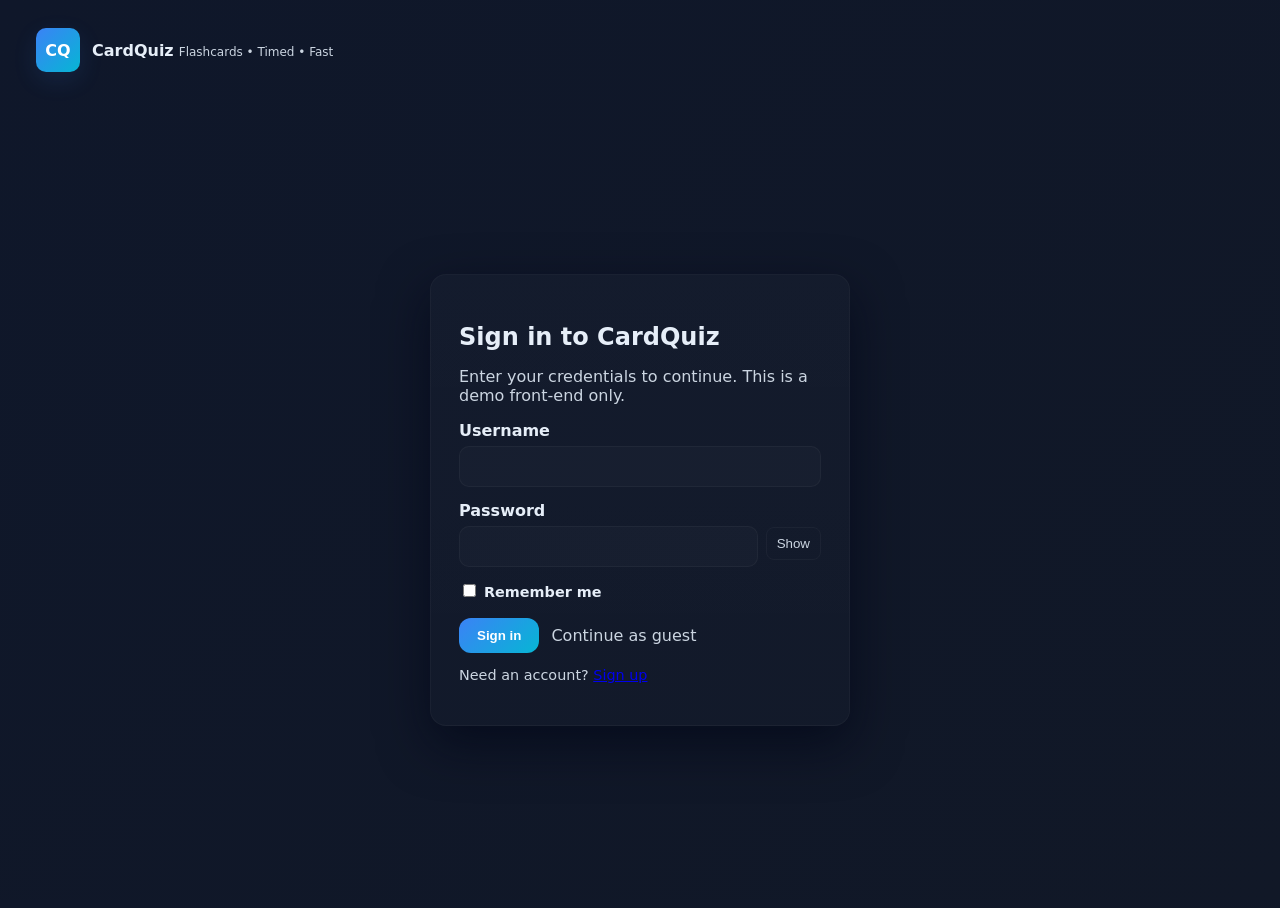
==== login.html @ 763b2cd4 "Add files via upload" ====
<!DOCTYPE html>
<html lang="en">
<head>
  <meta charset="utf-8" />
  <meta name="viewport" content="width=device-width,initial-scale=1" />
  <title>Login — CardQuiz</title>
  <link rel="stylesheet" href="login.css">
</head>
<body>
  <header class="login-header">
    <a class="brand" href="index.html">
      <div class="logo">CQ</div>
      <div class="site-title">
        <span class="main">CardQuiz</span>
        <span class="sub">Flashcards • Timed • Fast</span>
      </div>
    </a>
  </header>

  <main class="login-wrap">
    <section class="login-card" aria-labelledby="login-heading">
      <h1 id="login-heading">Sign in to CardQuiz</h1>
      <p class="muted">Enter your credentials to continue. This is a demo front-end only.</p>

      <form id="loginForm" novalidate>
        <label for="username">Username</label>
        <input id="username" name="username" type="text" autocomplete="username" required>

        <label for="password">Password</label>
        <div class="pw-row">
          <input id="password" name="password" type="password" autocomplete="current-password" required>
          <button type="button" id="togglePw" aria-label="Show password">Show</button>
        </div>

        <div class="row">
          <label class="small"><input type="checkbox" id="remember"> Remember me</label>
        </div>

        <div id="error" role="alert" aria-live="assertive" class="error" hidden></div>

        <div class="actions">
          <button type="submit" class="primary">Sign in</button>
          <a class="link" href="sample.html">Continue as guest</a>
        </div>
      </form>

      <p class="small muted">Need an account? <a href="signup.html">Sign up</a></p>
    </section>
  </main>

  <script src="login.js"></script>
</body>
</html>
---- login.css ----
:root{--bg1:#0f172a;--card:#0b1220;--accent1:#3b82f6;--accent2:#06b6d4;--muted:#cbd5e1;--radius:12px}
*{box-sizing:border-box}
html,body{height:100%}
body{font-family:Inter, ui-sans-serif, system-ui, -apple-system, "Segoe UI", Roboto, "Helvetica Neue", Arial; background:linear-gradient(135deg,var(--bg1),#111827); color:#e6eef8; -webkit-font-smoothing:antialiased; display:flex; flex-direction:column;}
.login-header{display:flex;align-items:center;padding:20px 28px}
.brand{display:flex;align-items:center;gap:12px;color:inherit;text-decoration:none}
.logo{width:44px;height:44px;border-radius:10px;display:grid;place-items:center;font-weight:900;background:linear-gradient(135deg,var(--accent1),var(--accent2));box-shadow:0 8px 24px rgba(59,130,246,0.12);color:white}
.site-title .main{font-weight:800}
.site-title .sub{font-size:12px;color:var(--muted)}

.login-wrap{flex:1;display:grid;place-items:center;padding:40px}
.login-card{width:100%;max-width:420px;background:linear-gradient(180deg, rgba(255,255,255,0.02), rgba(255,255,255,0.01));border-radius:16px;padding:28px;border:1px solid rgba(255,255,255,0.03);box-shadow:0 18px 50px rgba(2,6,23,0.65)}
.login-card h1{margin-bottom:6px}
.muted{color:var(--muted)}
.login-card label{display:block;margin-top:14px;font-weight:700}
.login-card input[type="text"], .login-card input[type="password"]{width:100%;padding:12px;border-radius:10px;border:1px solid rgba(255,255,255,0.04);background:rgba(255,255,255,0.02);color:inherit;margin-top:6px}
.pw-row{display:flex;gap:8px;align-items:center}
.pw-row button{background:transparent;border:1px solid rgba(255,255,255,0.04);color:var(--muted);padding:8px 10px;border-radius:8px;cursor:pointer}
.row{margin-top:12px}
.actions{display:flex;gap:12px;align-items:center;margin-top:18px}
.primary{background:linear-gradient(135deg,var(--accent1),var(--accent2));border:none;color:white;padding:10px 18px;border-radius:12px;cursor:pointer;font-weight:800}
.link{color:var(--muted);text-decoration:none}
.error{color:#ffd6d6;background:rgba(255,40,40,0.06);padding:10px;border-radius:8px;margin-top:12px}
.small{font-size:0.9rem}

@media (max-width:480px){.login-card{padding:18px;margin:0 12px}}
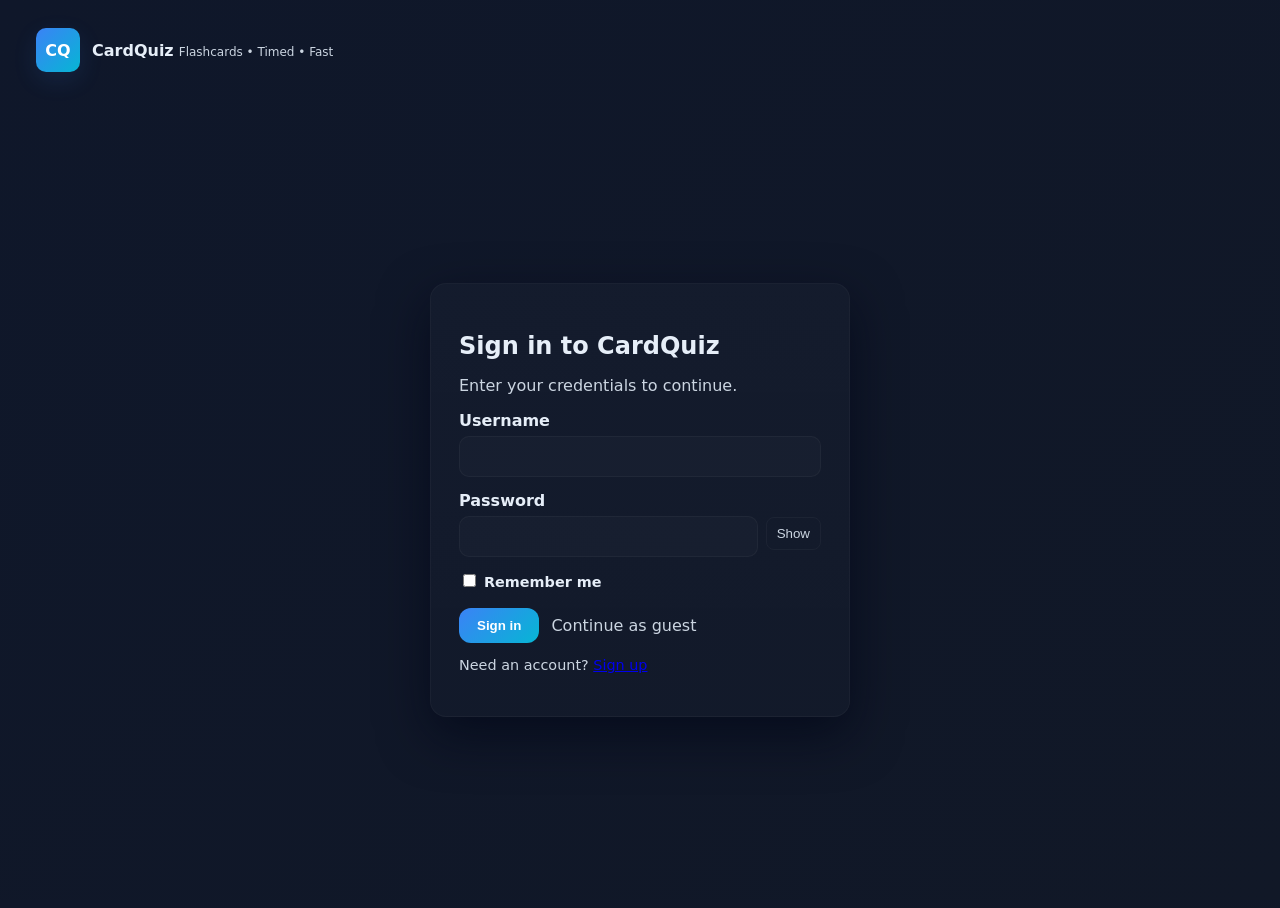
==== commit e46a4221: "Add files via upload" ====
--- a/login.html
+++ b/login.html
@@ -20,7 +20,7 @@
   <main class="login-wrap">
     <section class="login-card" aria-labelledby="login-heading">
       <h1 id="login-heading">Sign in to CardQuiz</h1>
-      <p class="muted">Enter your credentials to continue. This is a demo front-end only.</p>
+      <p class="muted">Enter your credentials to continue.</p>
 
       <form id="loginForm" novalidate>
         <label for="username">Username</label>
@@ -40,7 +40,7 @@
 
         <div class="actions">
           <button type="submit" class="primary">Sign in</button>
-          <a class="link" href="sample.html">Continue as guest</a>
+          <a class="link" href="index.html">Continue as guest</a>
         </div>
       </form>
 
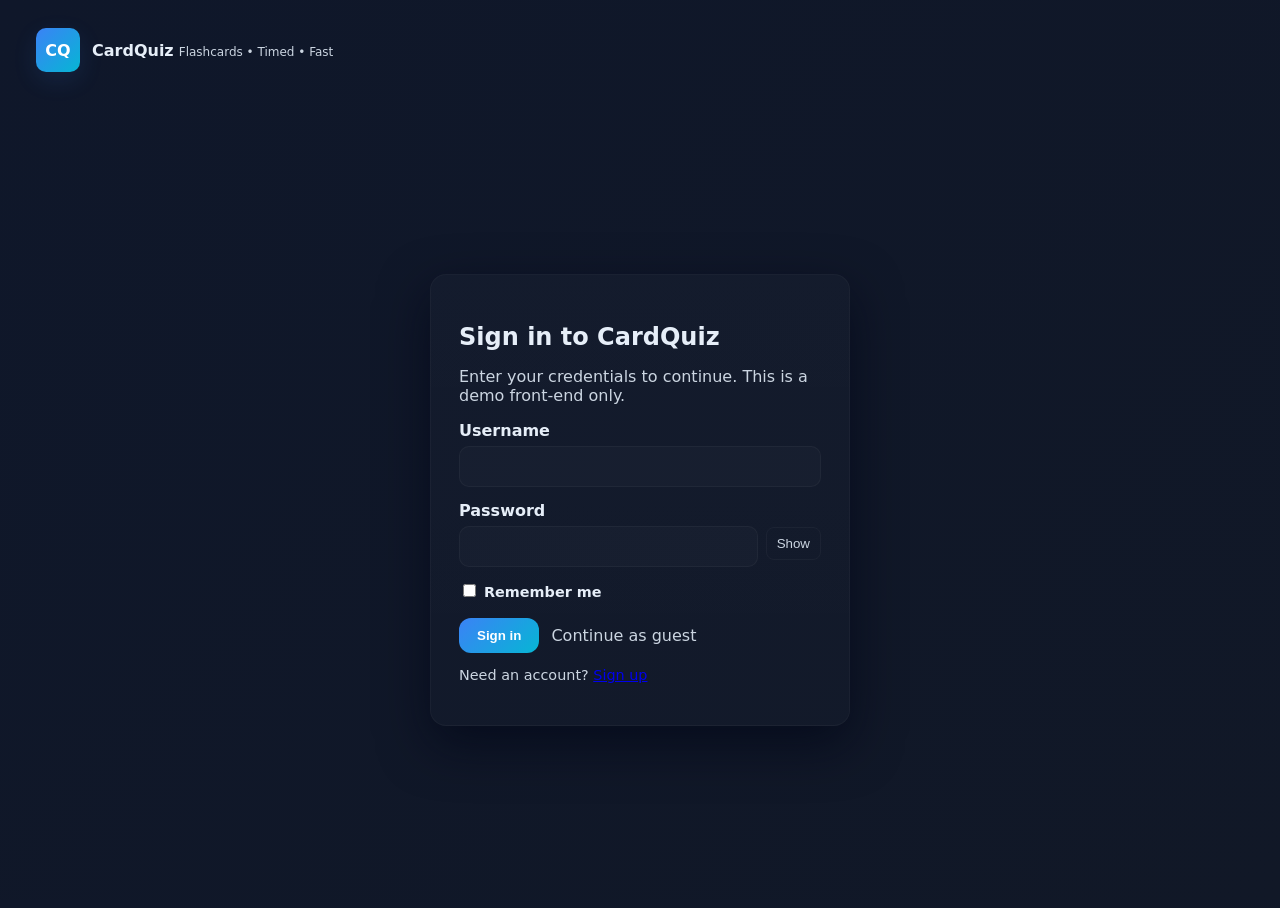
==== commit b847d0e2: "Add files via upload" ====
--- a/login.html
+++ b/login.html
@@ -20,7 +20,7 @@
   <main class="login-wrap">
     <section class="login-card" aria-labelledby="login-heading">
       <h1 id="login-heading">Sign in to CardQuiz</h1>
-      <p class="muted">Enter your credentials to continue.</p>
+      <p class="muted">Enter your credentials to continue. This is a demo front-end only.</p>
 
       <form id="loginForm" novalidate>
         <label for="username">Username</label>
@@ -40,7 +40,7 @@
 
         <div class="actions">
           <button type="submit" class="primary">Sign in</button>
-          <a class="link" href="index.html">Continue as guest</a>
+          <a class="link" href="sample.html">Continue as guest</a>
         </div>
       </form>
 
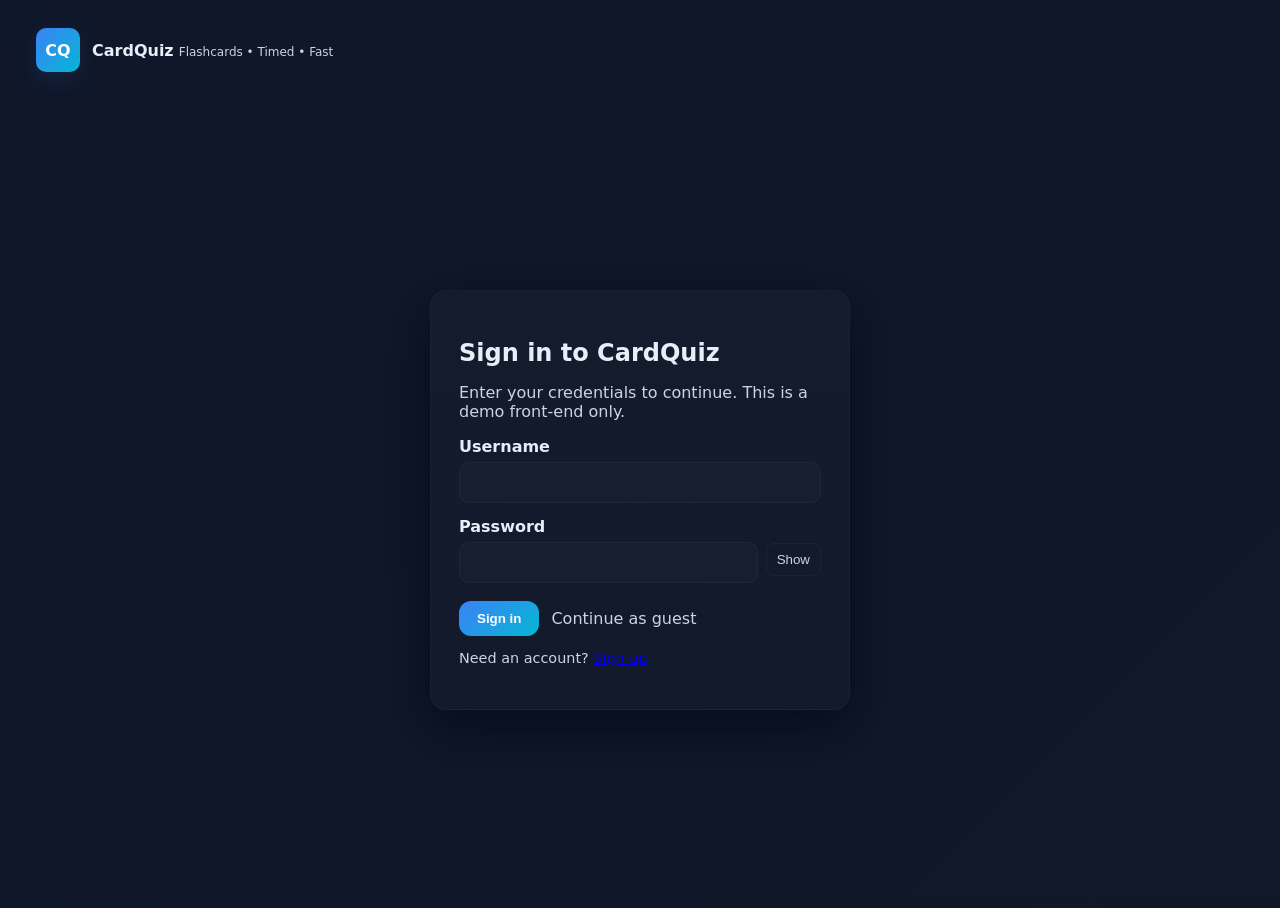
==== commit 86380a05: "Update login.html" ====
--- a/login.html
+++ b/login.html
@@ -32,9 +32,7 @@
           <button type="button" id="togglePw" aria-label="Show password">Show</button>
         </div>
 
-        <div class="row">
-          <label class="small"><input type="checkbox" id="remember"> Remember me</label>
-        </div>
+  
 
         <div id="error" role="alert" aria-live="assertive" class="error" hidden></div>
 
@@ -50,4 +48,5 @@
 
   <script src="login.js"></script>
 </body>
-</html>+
+</html>
